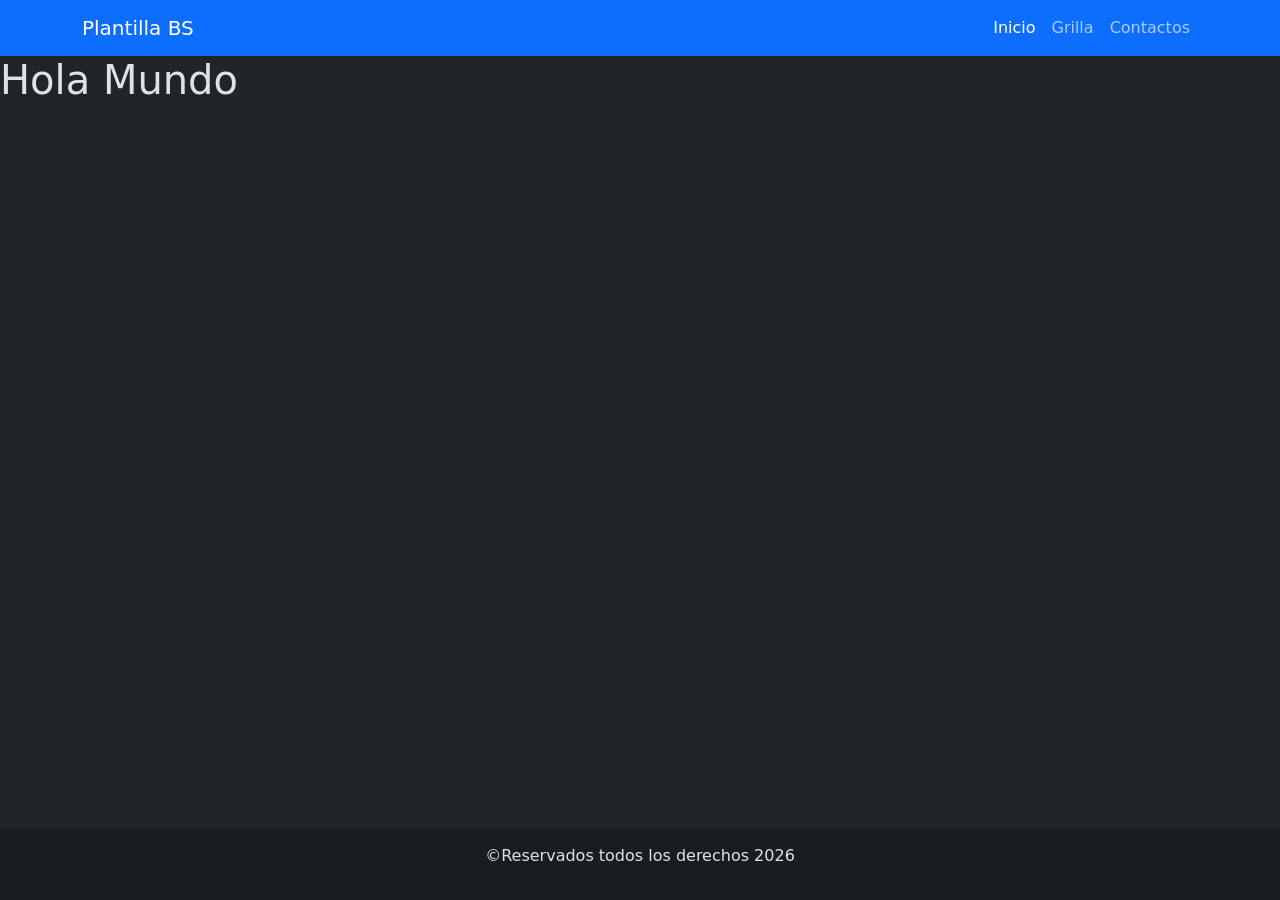
==== index.html @ f712289a "Añadimos el footer y agregamos el css del bodoy y main para que el footer baje solo" ====
<!doctype html>
<html lang="es" data-bs-theme="dark">
  <head>
    <meta charset="UTF-8" />
    <meta name="viewport" content="width=device-width, initial-scale=1.0" />
    <meta name="description" content="Practica de Git y Bootstrap" />
    <meta name="Lucas Cid" content="name email@gmail.com" />

    <link
      href="https://cdn.jsdelivr.net/npm/bootstrap@5.3.8/dist/css/bootstrap.min.css"
      rel="stylesheet"
      integrity="sha384-sRIl4kxILFvY47J16cr9ZwB07vP4J8+LH7qKQnuqkuIAvNWLzeN8tE5YBujZqJLB"
      crossorigin="anonymous"
    />
    <link rel="stylesheet" href="./css/style.css" />
    <title>Practica Bootstrap</title>
  </head>
  <body>
    <header>
      <nav class="navbar bg-primary navbar-expand-lg">
        <div class="container">
          <a href="./index.html" class="navbar-brand">Plantilla BS</a>
          <button
            class="navbar-toggler"
            data-bs-toggle="collapse"
            data-bs-target="#opciones-menu"
          >
            <span class="navbar-toggler-icon"></span>
          </button>
          <div class="collapse navbar-collapse" id="opciones-menu">
            <ul class="navbar-nav ms-auto">
              <li class="nav-item">
                <a class="nav-link active" href="./index.html">Inicio</a>
              </li>
              <li class="nav-item">
                <a class="nav-link" href="./pages/grilla.html">Grilla</a>
              </li>
              <li class="nav-item">
                <a class="nav-link" href="./pages/contactos.html">Contactos</a>
              </li>
            </ul>
          </div>
        </div>
      </nav>
    </header>
    <main>
      <h1>Hola Mundo</h1>
    </main>
    <footer class="text-center bg-dark-subtle py-3">
      <p>&copy;Reservados todos los derechos 2026</p>
    </footer>
    <!-- script para Java -->
    <script
      src="https://cdn.jsdelivr.net/npm/bootstrap@5.3.8/dist/js/bootstrap.bundle.min.js"
      integrity="sha384-FKyoEForCGlyvwx9Hj09JcYn3nv7wiPVlz7YYwJrWVcXK/BmnVDxM+D2scQbITxI"
      crossorigin="anonymous"
    ></script>
  </body>
</html>
---- css/style.css ----
body{
    display:flex;
    flex-direction: column;
    min-height: 100vh;
}
main{
    flex-grow: 1;
}
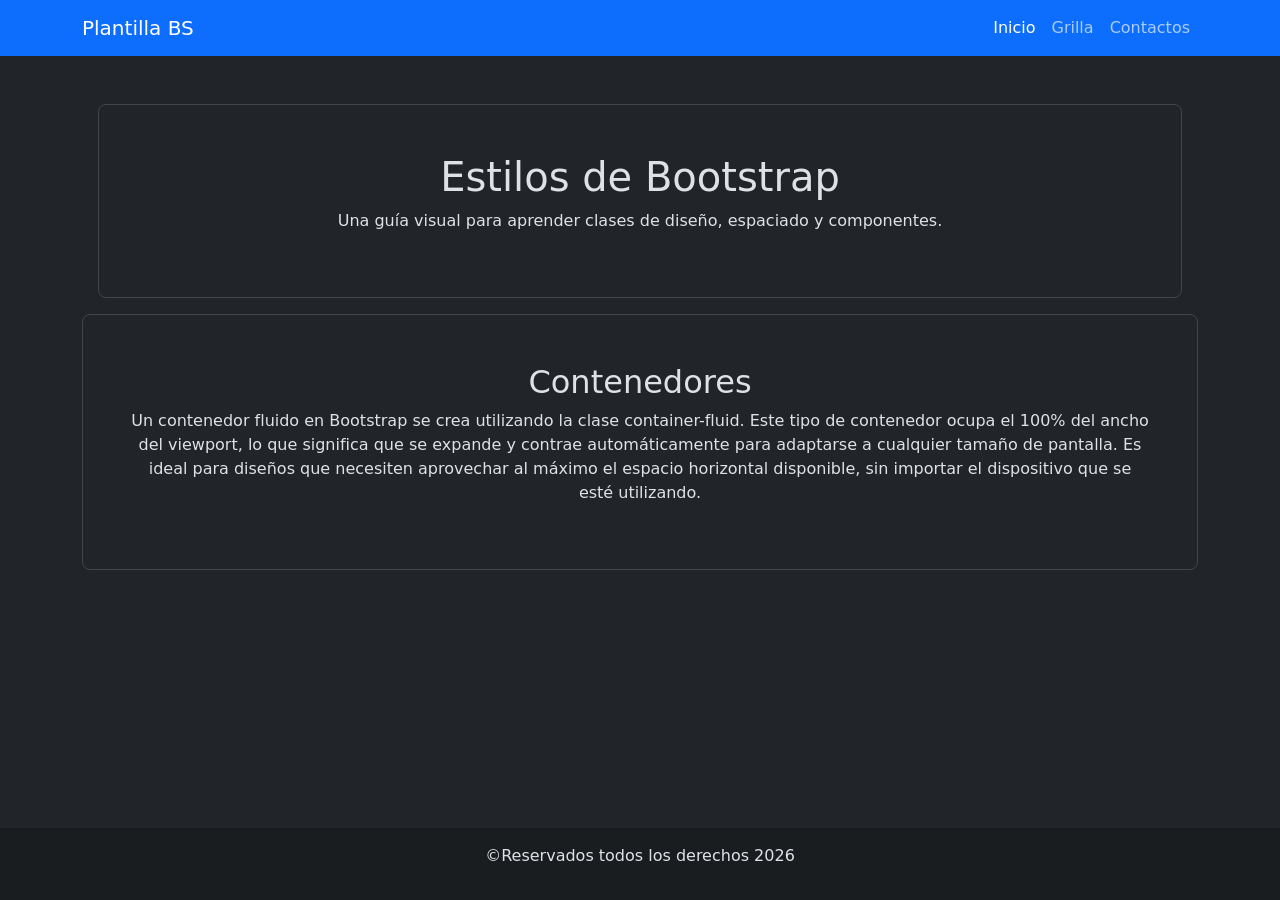
==== commit 52c34156: "Modifique la primer seccion del main de la page index, agregando 2 clases de  contenedores, uno cont" ====
--- a/index.html
+++ b/index.html
@@ -44,7 +44,18 @@
       </nav>
     </header>
     <main>
-      <h1>Hola Mundo</h1>
+      <!-- primera seccion -->
+      <section class="container my-5 d-block" >
+        <article class="border border-secondary-subtle rounded-3 p-5 m-3 text-center">
+          <h1>Estilos de Bootstrap</h1>
+          <p>
+            Una guía visual para aprender clases de diseño, espaciado y
+            componentes.
+          </p>
+        </article>
+        <article class="border border-secondary-subtle rounded-3 p-5 text-center"><h2>Contenedores</h2>
+        <p>Un contenedor fluido en Bootstrap se crea utilizando la clase container-fluid. Este tipo de contenedor ocupa el 100% del ancho del viewport, lo que significa que se expande y contrae automáticamente para adaptarse a cualquier tamaño de pantalla. Es ideal para diseños que necesiten aprovechar al máximo el espacio horizontal disponible, sin importar el dispositivo que se esté utilizando.</p></article>
+      </section>
     </main>
     <footer class="text-center bg-dark-subtle py-3">
       <p>&copy;Reservados todos los derechos 2026</p>
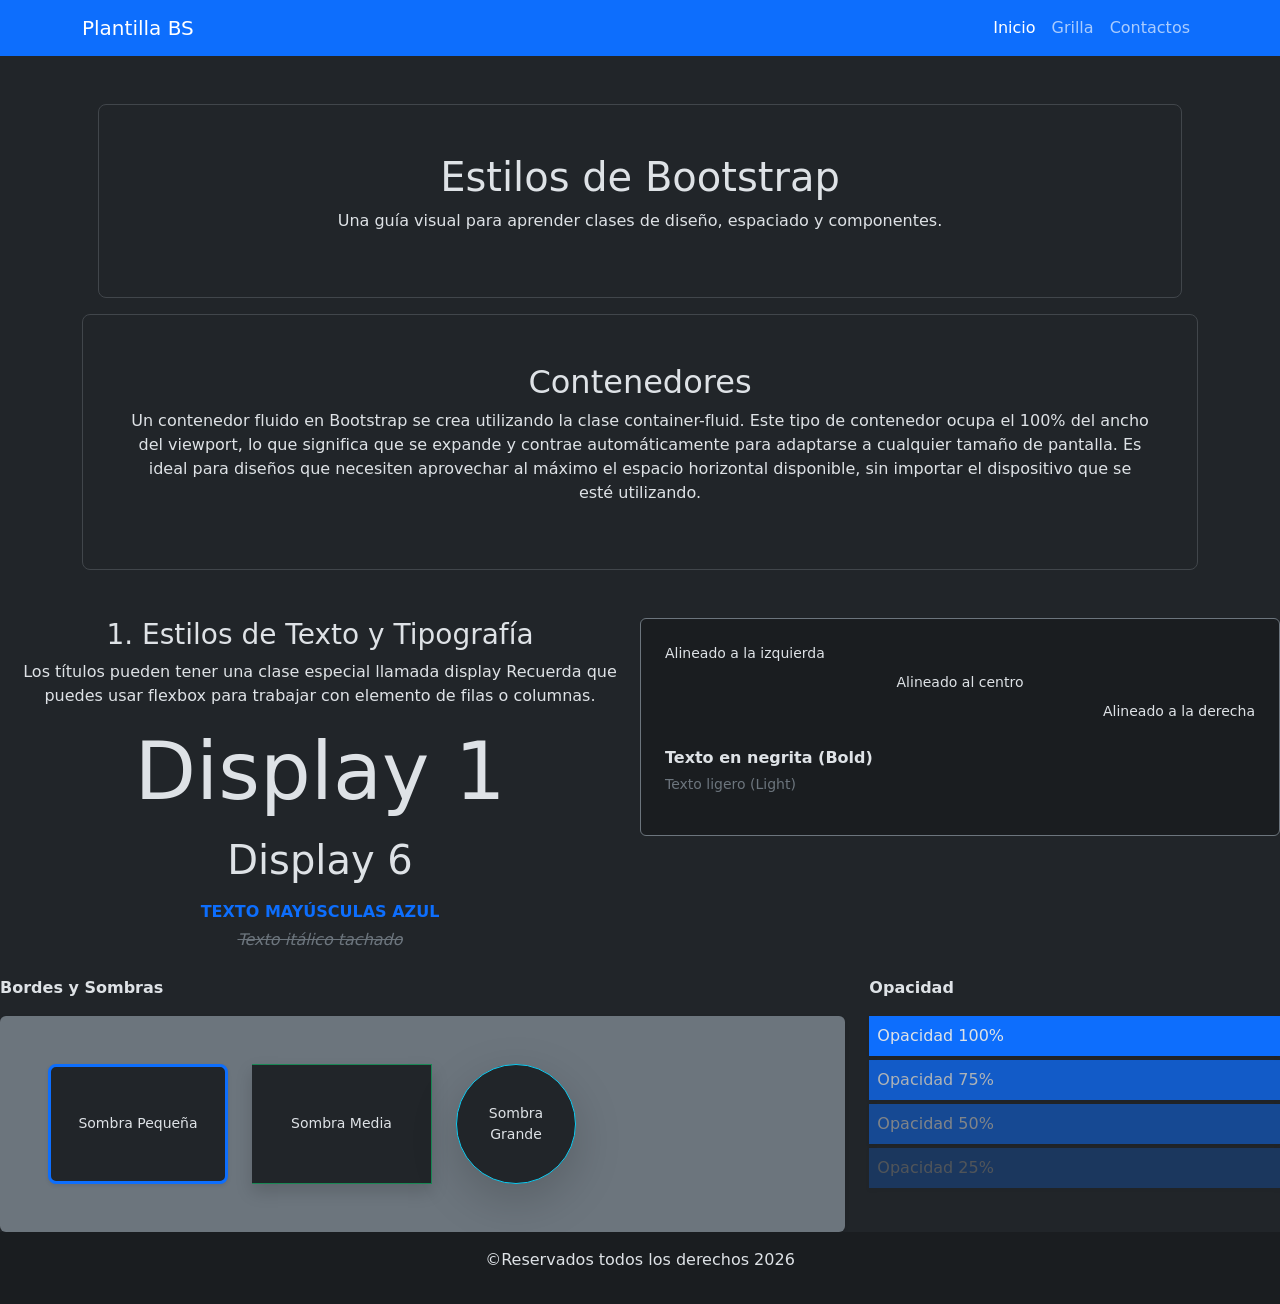
==== commit 7f1d308f: "Se agregaron las secciones de texto y de border y opacidad en bootstrap" ====
--- a/index.html
+++ b/index.html
@@ -44,17 +44,95 @@
       </nav>
     </header>
     <main>
-      <!-- primera seccion -->
-      <section class="container my-5 d-block" >
-        <article class="border border-secondary-subtle rounded-3 p-5 m-3 text-center">
+      <!-- primera seccion "contenedores" -->
+      <section class="container my-5 d-block">
+        <article
+          class="border border-secondary-subtle rounded-3 p-5 m-3 text-center"
+        >
           <h1>Estilos de Bootstrap</h1>
           <p>
             Una guía visual para aprender clases de diseño, espaciado y
             componentes.
           </p>
         </article>
-        <article class="border border-secondary-subtle rounded-3 p-5 text-center"><h2>Contenedores</h2>
-        <p>Un contenedor fluido en Bootstrap se crea utilizando la clase container-fluid. Este tipo de contenedor ocupa el 100% del ancho del viewport, lo que significa que se expande y contrae automáticamente para adaptarse a cualquier tamaño de pantalla. Es ideal para diseños que necesiten aprovechar al máximo el espacio horizontal disponible, sin importar el dispositivo que se esté utilizando.</p></article>
+        <article
+          class="border border-secondary-subtle rounded-3 p-5 text-center"
+        >
+          <h2>Contenedores</h2>
+          <p>
+            Un contenedor fluido en Bootstrap se crea utilizando la clase
+            container-fluid. Este tipo de contenedor ocupa el 100% del ancho del
+            viewport, lo que significa que se expande y contrae automáticamente
+            para adaptarse a cualquier tamaño de pantalla. Es ideal para diseños
+            que necesiten aprovechar al máximo el espacio horizontal disponible,
+            sin importar el dispositivo que se esté utilizando.
+          </p>
+        </article>
+      </section>
+      <!-- segunda seccion "Tipos de texto y columnas" -->
+      <section class="d-flex flex-column flex-md-row mb-2">
+        <article class="container text-center">
+          <h3>1. Estilos de Texto y Tipografía</h3>
+          <p>
+            Los títulos pueden tener una clase especial llamada display Recuerda
+            que puedes usar flexbox para trabajar con elemento de filas o
+            columnas.
+          </p>
+          <p class="display-1">Display 1</p>
+          <p class="display-6">Display 6</p>
+          <p class="text-primary fw-bold mb-1">TEXTO MAYÚSCULAS AZUL</p>
+          <p class="text-decoration-line-through fst-italic text-secondary">
+            Texto itálico tachado
+          </p>
+        </article>
+        <div class="col-md-6">
+          <div
+            class="p-4 bg-dark rounded border border-secondary bg-dark-subtle"
+          >
+            <p class="text-start mb-2 small">Alineado a la izquierda</p>
+            <p class="text-center mb-2 small">Alineado al centro</p>
+            <p class="text-end mb-4 small">Alineado a la derecha</p>
+            <p class="fw-bold mb-1">Texto en negrita (Bold)</p>
+            <p class="fw-light small text-secondary">Texto ligero (Light)</p>
+          </div>
+        </div>
+      </section>
+      <!-- 2. Utilidades de CSS (Bordes, Sombras y Espacios)-->
+
+      <section class="d-flex flex-column align-content-center ">
+      <div class="row g-4">
+        <!-- Columna Bordes y Sombras -->
+        <div class="col-md-8">
+            <p class="fw-bold">Bordes y Sombras</p>
+           <div class="p-5 bg-secondary d-flex align-items-center justify-content-start gap-4 rounded shadow-sm">
+    <!-- 1. Sombra Pequeña: Borde grueso y redondeado -->
+    <div class="bg-dark border border-primary border-3 p-4 shadow-sm text-center rounded-3 d-flex align-items-center justify-content-center" style="width: 180px; height: 120px;">
+        <small>Sombra Pequeña</small>
+    </div>
+
+    <!-- 2. Sombra Media: Sin borde izquierdo (border-start-0) -->
+    <div class="bg-dark border border-success border-top border-end border-bottom border-start-0 p-4 shadow text-center d-flex align-items-center justify-content-center" style="width: 180px; height: 120px;">
+        <small>Sombra Media</small>
+    </div>
+
+    <!-- 3. Sombra Grande: Círculo perfecto -->
+    <div class="bg-dark border border-info p-4 shadow-lg rounded-circle text-center d-flex align-items-center justify-content-center" style="width: 120px; height: 120px;">
+        <small>Sombra Grande</small>
+    </div>
+</div>
+        </div>
+
+        <!-- Columna Opacidad -->
+        <div class="col-md-4">
+            <p class="fw-bold">Opacidad</p>
+            <div class="vstack gap-1">
+                <div class="bg-primary p-2 opacity-100 shadow-sm">Opacidad 100%</div>
+                <div class="bg-primary p-2 opacity-75 shadow-sm">Opacidad 75%</div>
+                <div class="bg-primary p-2 opacity-50 shadow-sm">Opacidad 50%</div>
+                <div class="bg-primary p-2 opacity-25 shadow-sm">Opacidad 25%</div>
+            </div>
+        </div>
+    </div>
       </section>
     </main>
     <footer class="text-center bg-dark-subtle py-3">
--- a/css/style.css
+++ b/css/style.css
@@ -5,4 +5,10 @@
 }
 main{
     flex-grow: 1;
+}
+.caja-sp{
+width: 200px;
+height: 300px;
+background-color: black;
+
 }
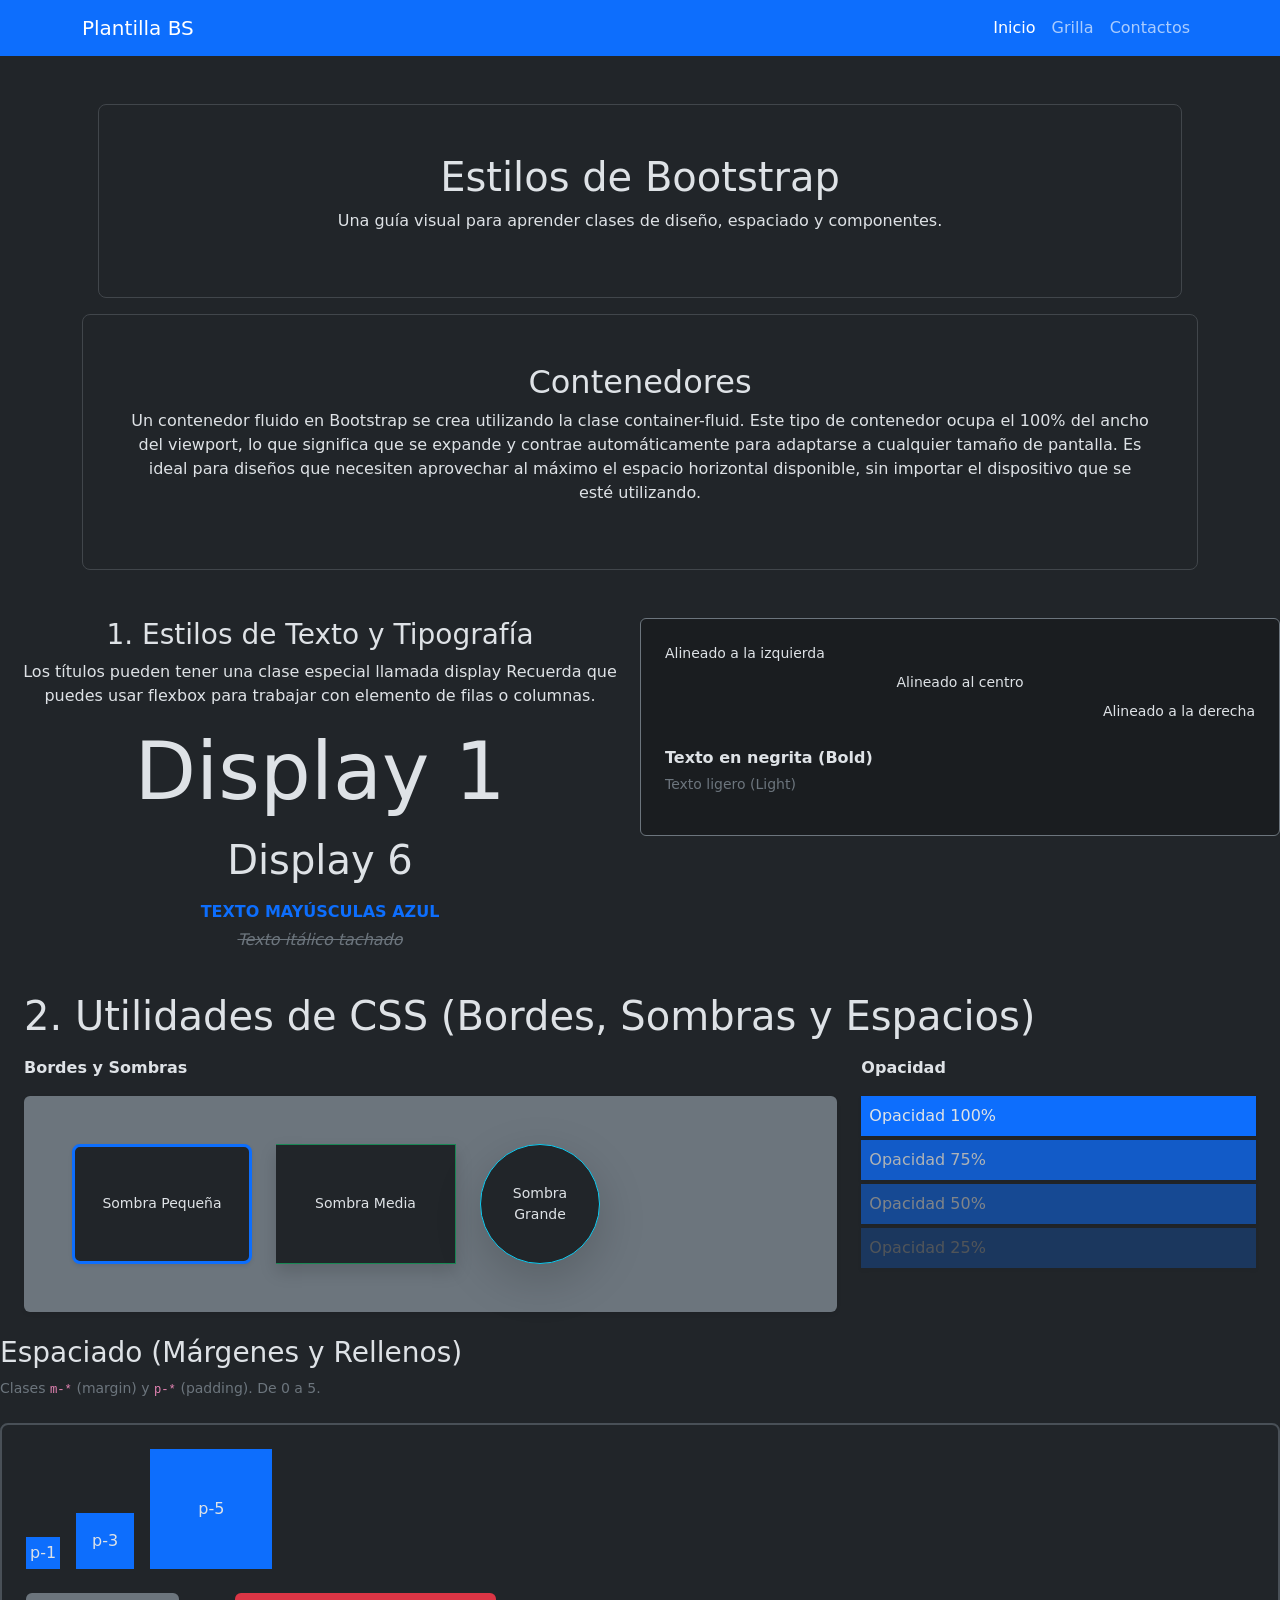
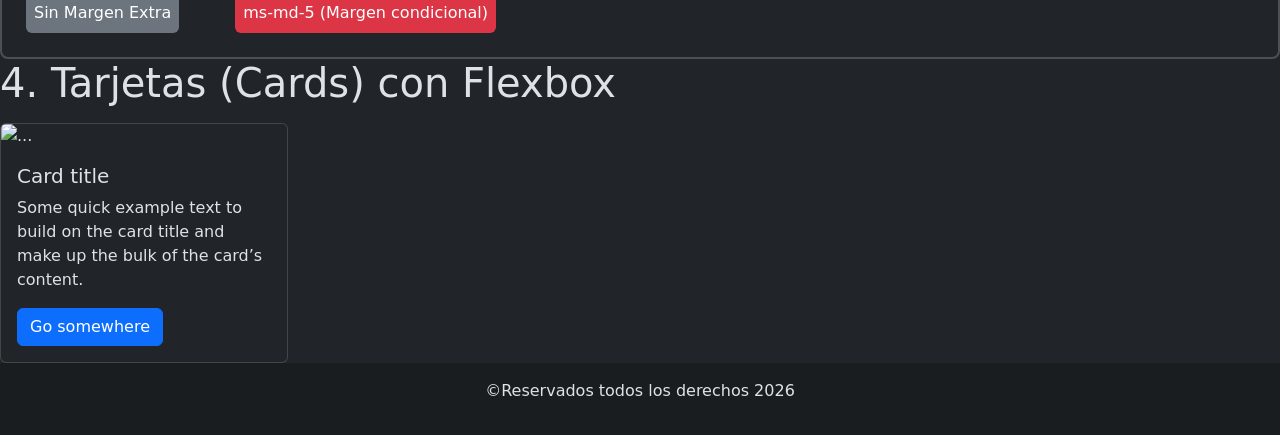
==== commit 50fb0367: "agregue la seccion de margin y padding-inner" ====
--- a/index.html
+++ b/index.html
@@ -99,40 +99,108 @@
       </section>
       <!-- 2. Utilidades de CSS (Bordes, Sombras y Espacios)-->
 
-      <section class="d-flex flex-column align-content-center ">
-      <div class="row g-4">
-        <!-- Columna Bordes y Sombras -->
-        <div class="col-md-8">
+      <section class="d-flex flex-column align-content-center m-4">
+        <p class="display-6">
+          2. Utilidades de CSS (Bordes, Sombras y Espacios)
+        </p>
+        <div class="row g-4">
+          <!-- Columna Bordes y Sombras -->
+          <div class="col-md-8">
             <p class="fw-bold">Bordes y Sombras</p>
-           <div class="p-5 bg-secondary d-flex align-items-center justify-content-start gap-4 rounded shadow-sm">
-    <!-- 1. Sombra Pequeña: Borde grueso y redondeado -->
-    <div class="bg-dark border border-primary border-3 p-4 shadow-sm text-center rounded-3 d-flex align-items-center justify-content-center" style="width: 180px; height: 120px;">
-        <small>Sombra Pequeña</small>
-    </div>
-
-    <!-- 2. Sombra Media: Sin borde izquierdo (border-start-0) -->
-    <div class="bg-dark border border-success border-top border-end border-bottom border-start-0 p-4 shadow text-center d-flex align-items-center justify-content-center" style="width: 180px; height: 120px;">
-        <small>Sombra Media</small>
-    </div>
-
-    <!-- 3. Sombra Grande: Círculo perfecto -->
-    <div class="bg-dark border border-info p-4 shadow-lg rounded-circle text-center d-flex align-items-center justify-content-center" style="width: 120px; height: 120px;">
-        <small>Sombra Grande</small>
-    </div>
-</div>
-        </div>
-
-        <!-- Columna Opacidad -->
-        <div class="col-md-4">
+            <div
+              class="p-5 bg-secondary d-flex align-items-center justify-content-start gap-4 rounded shadow-sm"
+            >
+              <!-- 1. Sombra Pequeña: Borde grueso y redondeado -->
+              <div
+                class="bg-dark border border-primary border-3 p-4 shadow-sm text-center rounded-3 d-flex align-items-center justify-content-center"
+                style="width: 180px; height: 120px"
+              >
+                <small>Sombra Pequeña</small>
+              </div>
+
+              <!-- 2. Sombra Media: Sin borde izquierdo (border-start-0) -->
+              <div
+                class="bg-dark border border-success border-top border-end border-bottom border-start-0 p-4 shadow text-center d-flex align-items-center justify-content-center"
+                style="width: 180px; height: 120px"
+              >
+                <small>Sombra Media</small>
+              </div>
+
+              <!-- 3. Sombra Grande: Círculo perfecto -->
+              <div
+                class="bg-dark border border-info p-4 shadow-lg rounded-circle text-center d-flex align-items-center justify-content-center"
+                style="width: 120px; height: 120px"
+              >
+                <small>Sombra Grande</small>
+              </div>
+            </div>
+          </div>
+
+          <!-- Columna con Opacidad -->
+          <div class="col-md-4">
             <p class="fw-bold">Opacidad</p>
             <div class="vstack gap-1">
-                <div class="bg-primary p-2 opacity-100 shadow-sm">Opacidad 100%</div>
-                <div class="bg-primary p-2 opacity-75 shadow-sm">Opacidad 75%</div>
-                <div class="bg-primary p-2 opacity-50 shadow-sm">Opacidad 50%</div>
-                <div class="bg-primary p-2 opacity-25 shadow-sm">Opacidad 25%</div>
-            </div>
-        </div>
-    </div>
+              <div class="bg-primary p-2 opacity-100 shadow-sm">
+                Opacidad 100%
+              </div>
+              <div class="bg-primary p-2 opacity-75 shadow-sm">
+                Opacidad 75%
+              </div>
+              <div class="bg-primary p-2 opacity-50 shadow-sm">
+                Opacidad 50%
+              </div>
+              <div class="bg-primary p-2 opacity-25 shadow-sm">
+                Opacidad 25%
+              </div>
+            </div>
+          </div>
+        </div>
+      </section>
+
+      <!-- seccion padding y margin-->
+      <section class="d-flex flex-column">
+        <div class="container border-1 rounded-1"></div>
+        <h3>Espaciado (Márgenes y Rellenos)</h3>
+        <p class="small text-secondary mb-4">
+          Clases <code>m-*</code> (margin) y <code>p-*</code> (padding). De 0 a
+          5.
+        </p>
+        <div class="border-2 border rounded-3 p-4">
+          <!-- Ejemplo de padding -->
+          <div class="d-flex align-items-end gap-3 mb-4">
+            <div class="bg-primary">
+              <div class="spacing-inner p-1">p-1</div>
+            </div>
+            <div class="bg-primary">
+              <div class="spacing-inner p-3">p-3</div>
+            </div>
+            <div class="bg-primary">
+              <div class="spacing-inner p-5">p-5</div>
+            </div>
+          </div>
+
+          <!-- con y sin margen-->
+          <div class="d-flex flex-wrap gap-2">
+            <div class="bg-secondary p-2 text-white rounded">
+              Sin Margen Extra
+            </div>
+            <div class="bg-danger p-2 text-white rounded ms-md-5">
+              ms-md-5 (Margen condicional)
+            </div>
+          </div>
+        </div>
+      </section>
+      <section class="d-flex flex-column">
+        <p class="display-6">4. Tarjetas (Cards) con Flexbox</p>
+       <div class="card" style="width: 18rem;">
+  <img src="..." class="card-img-top" alt="...">
+  <div class="card-body">
+    <h5 class="card-title">Card title</h5>
+    <p class="card-text">Some quick example text to build on the card title and make up the bulk of the card’s content.</p>
+    <a href="#" class="btn btn-primary">Go somewhere</a>
+  </div>
+</div>
+
       </section>
     </main>
     <footer class="text-center bg-dark-subtle py-3">
--- a/css/style.css
+++ b/css/style.css
@@ -6,9 +6,3 @@
 main{
     flex-grow: 1;
 }
-.caja-sp{
-width: 200px;
-height: 300px;
-background-color: black;
-
-}
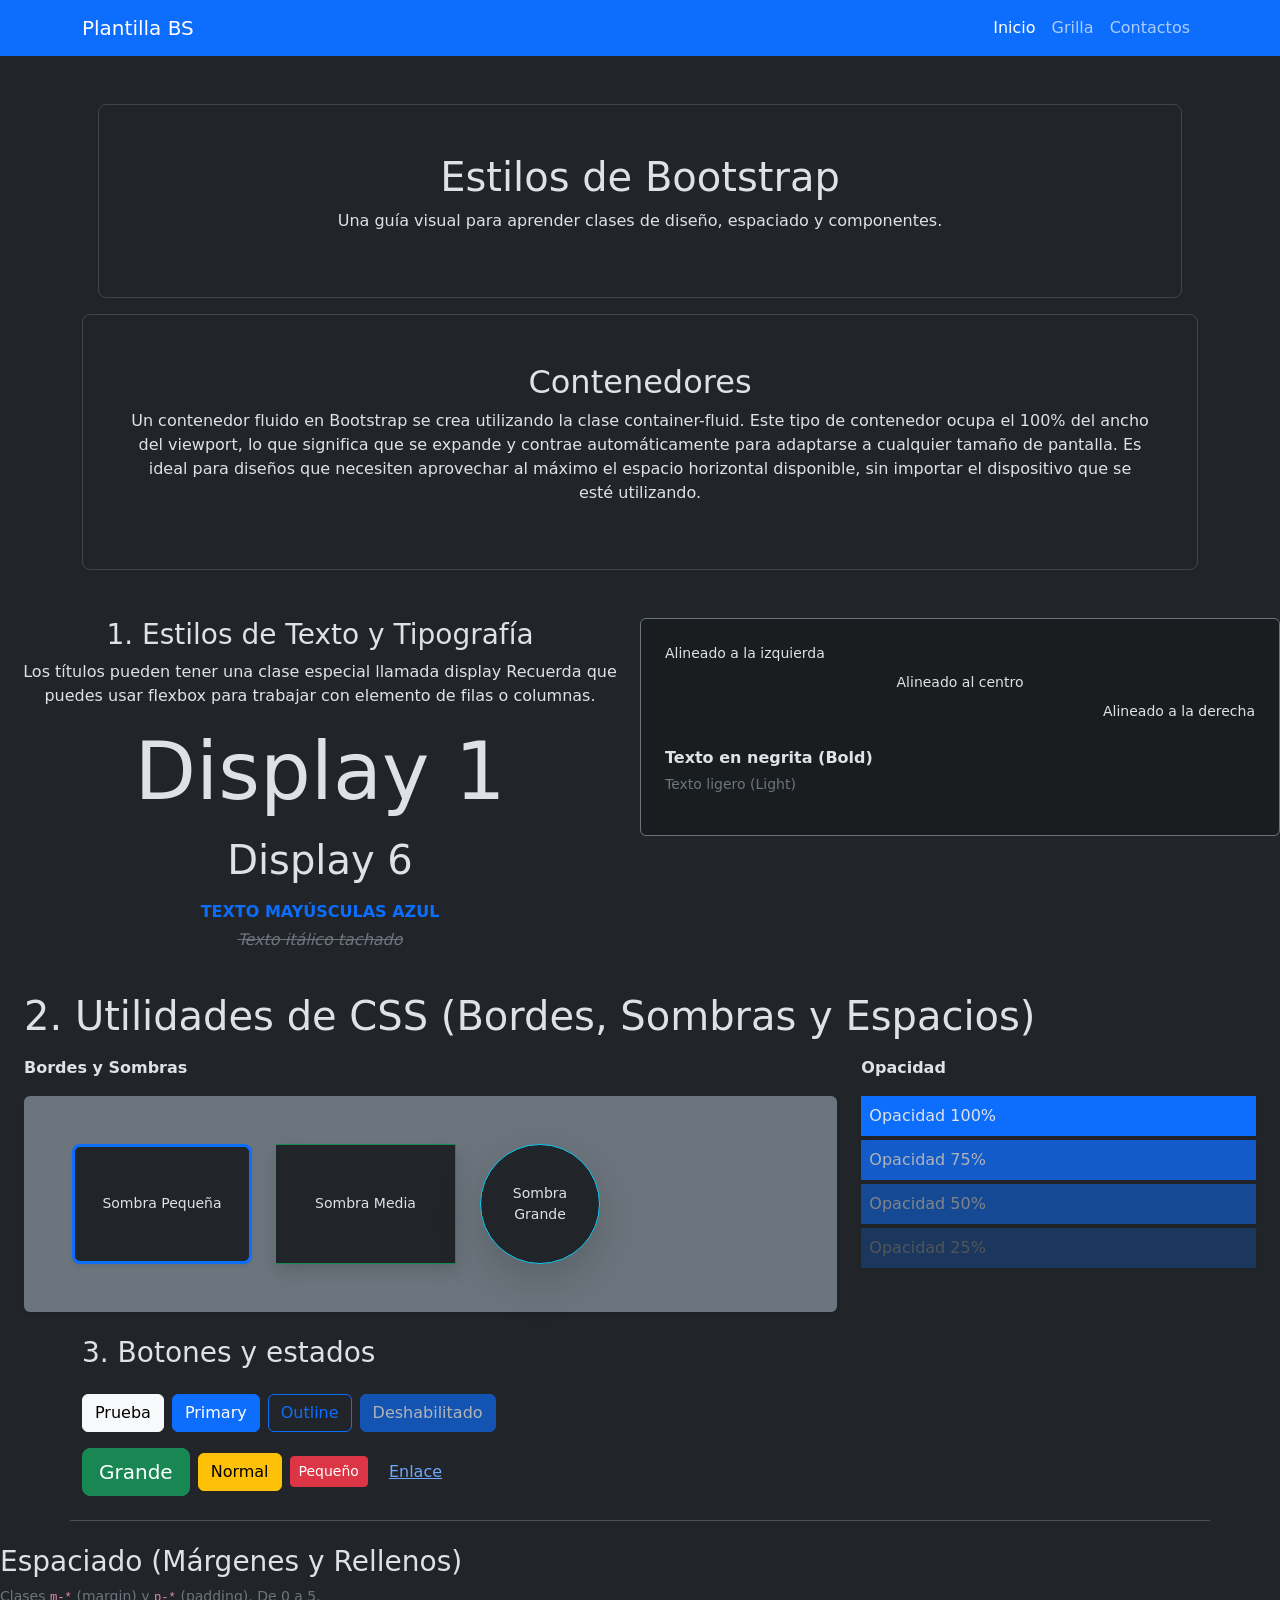
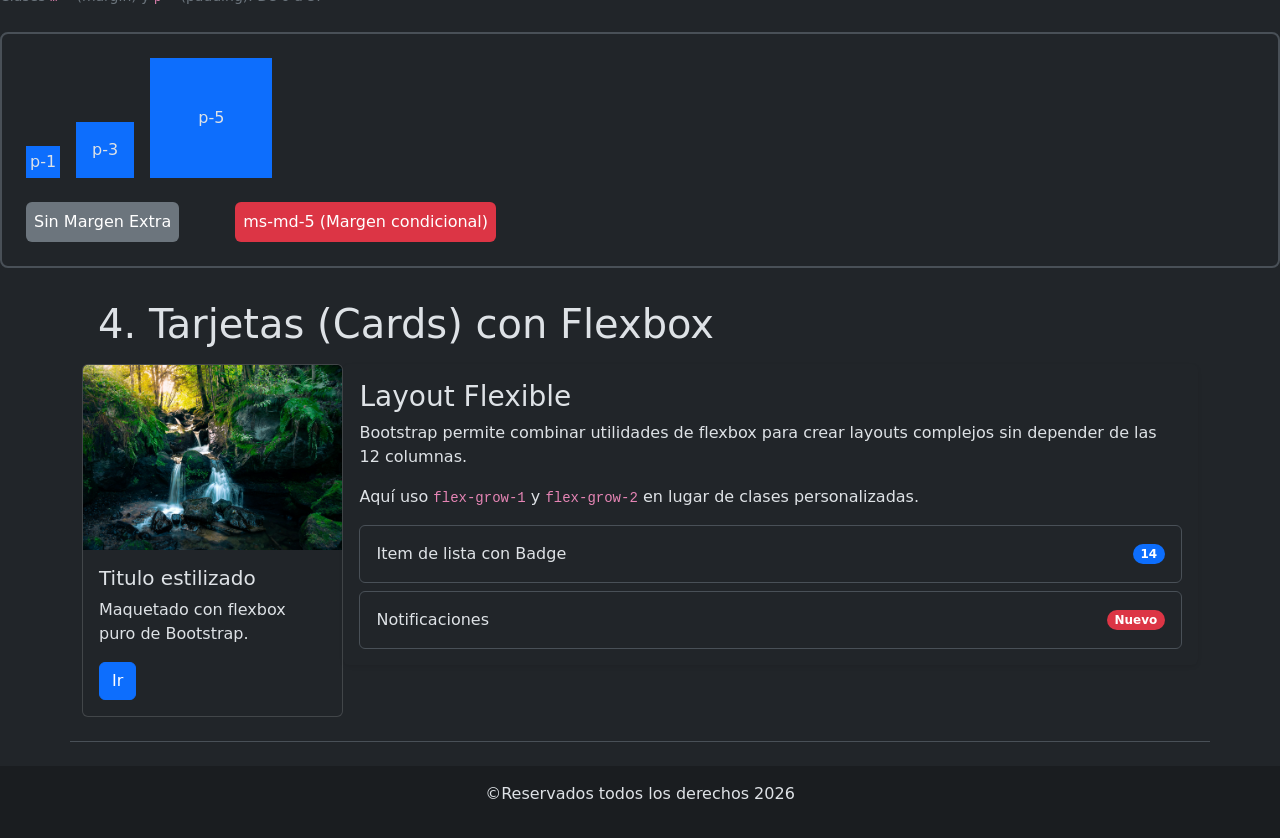
==== commit f0527549: "añadi la seccion de cards y vstack para contenedores flexibles" ====
--- a/index.html
+++ b/index.html
@@ -156,7 +156,24 @@
           </div>
         </div>
       </section>
-
+<!-- seccion botones bootstrap -->
+ <article id="buttons" class="container my-4 border-bottom pb-4">
+        <h3 class="mb-4">3. Botones y estados</h3>
+
+        <div class="d-flex flex-wrap gap-2 mb-3">
+          <button class="btn btn-light">Prueba</button>
+          <button class="btn btn-primary">Primary</button>
+          <button class="btn btn-outline-primary">Outline</button>
+          <button class="btn btn-primary disabled">Deshabilitado</button>
+        </div>
+
+        <div class="d-flex flex-wrap align-items-center gap-2">
+          <button class="btn btn-success btn-lg">Grande</button>
+          <button class="btn btn-warning">Normal</button>
+          <button class="btn btn-danger btn-sm">Pequeño</button>
+          <button class="btn btn-link">Enlace</button>
+        </div>
+      </article>
       <!-- seccion padding y margin-->
       <section class="d-flex flex-column">
         <div class="container border-1 rounded-1"></div>
@@ -190,17 +207,47 @@
           </div>
         </div>
       </section>
-      <section class="d-flex flex-column">
-        <p class="display-6">4. Tarjetas (Cards) con Flexbox</p>
-       <div class="card" style="width: 18rem;">
-  <img src="..." class="card-img-top" alt="...">
+      <section class="container my-4 border-bottom pb-4">
+        <h3 class="display-6 p-2 m-2">4. Tarjetas (Cards) con Flexbox</h3>
+        <div class="d-flex flex-column flex-md-row">
+         
+          <div class="card" style="width: 18rem;"> 
+            
+  <img src="./img/pexels-klaus-machtel-2147699903-29716083.jpg" class="card-img-top" alt="imagen de paisaje de cascadas" loading="lazy">
   <div class="card-body">
-    <h5 class="card-title">Card title</h5>
-    <p class="card-text">Some quick example text to build on the card title and make up the bulk of the card’s content.</p>
-    <a href="#" class="btn btn-primary">Go somewhere</a>
+    <h5 class="card-title">Titulo estilizado</h5>
+    <p class="card-text">Maquetado con flexbox puro de Bootstrap.
+</p>
+    <a href="#" class="btn btn-primary">Ir</a>
   </div>
 </div>
-
+<div class="card flex-grow-2 h-100 border-0 shadow-sm">
+            <div class="card-body">
+              <h3>Layout Flexible</h3>
+              <p>
+                Bootstrap permite combinar utilidades de flexbox para crear
+                layouts complejos sin depender de las 12 columnas.
+              </p>
+              <p>
+                Aquí uso <code>flex-grow-1</code> y <code>flex-grow-2</code> en
+                lugar de clases personalizadas.
+              </p>
+
+              <div class="vstack gap-2">
+                <div class="p-3 border d-flex justify-content-between align-items-center rounded">
+                  Item de lista con Badge
+                  <span class="badge bg-primary rounded-pill">14</span>
+                </div>
+                <div class="p-3 border d-flex justify-content-between align-items-center rounded">
+                  Notificaciones
+                  <span class="badge bg-danger rounded-pill">Nuevo</span>
+                </div>
+              </div>
+            </div>
+          </div>
+
+        </div>
+       
       </section>
     </main>
     <footer class="text-center bg-dark-subtle py-3">
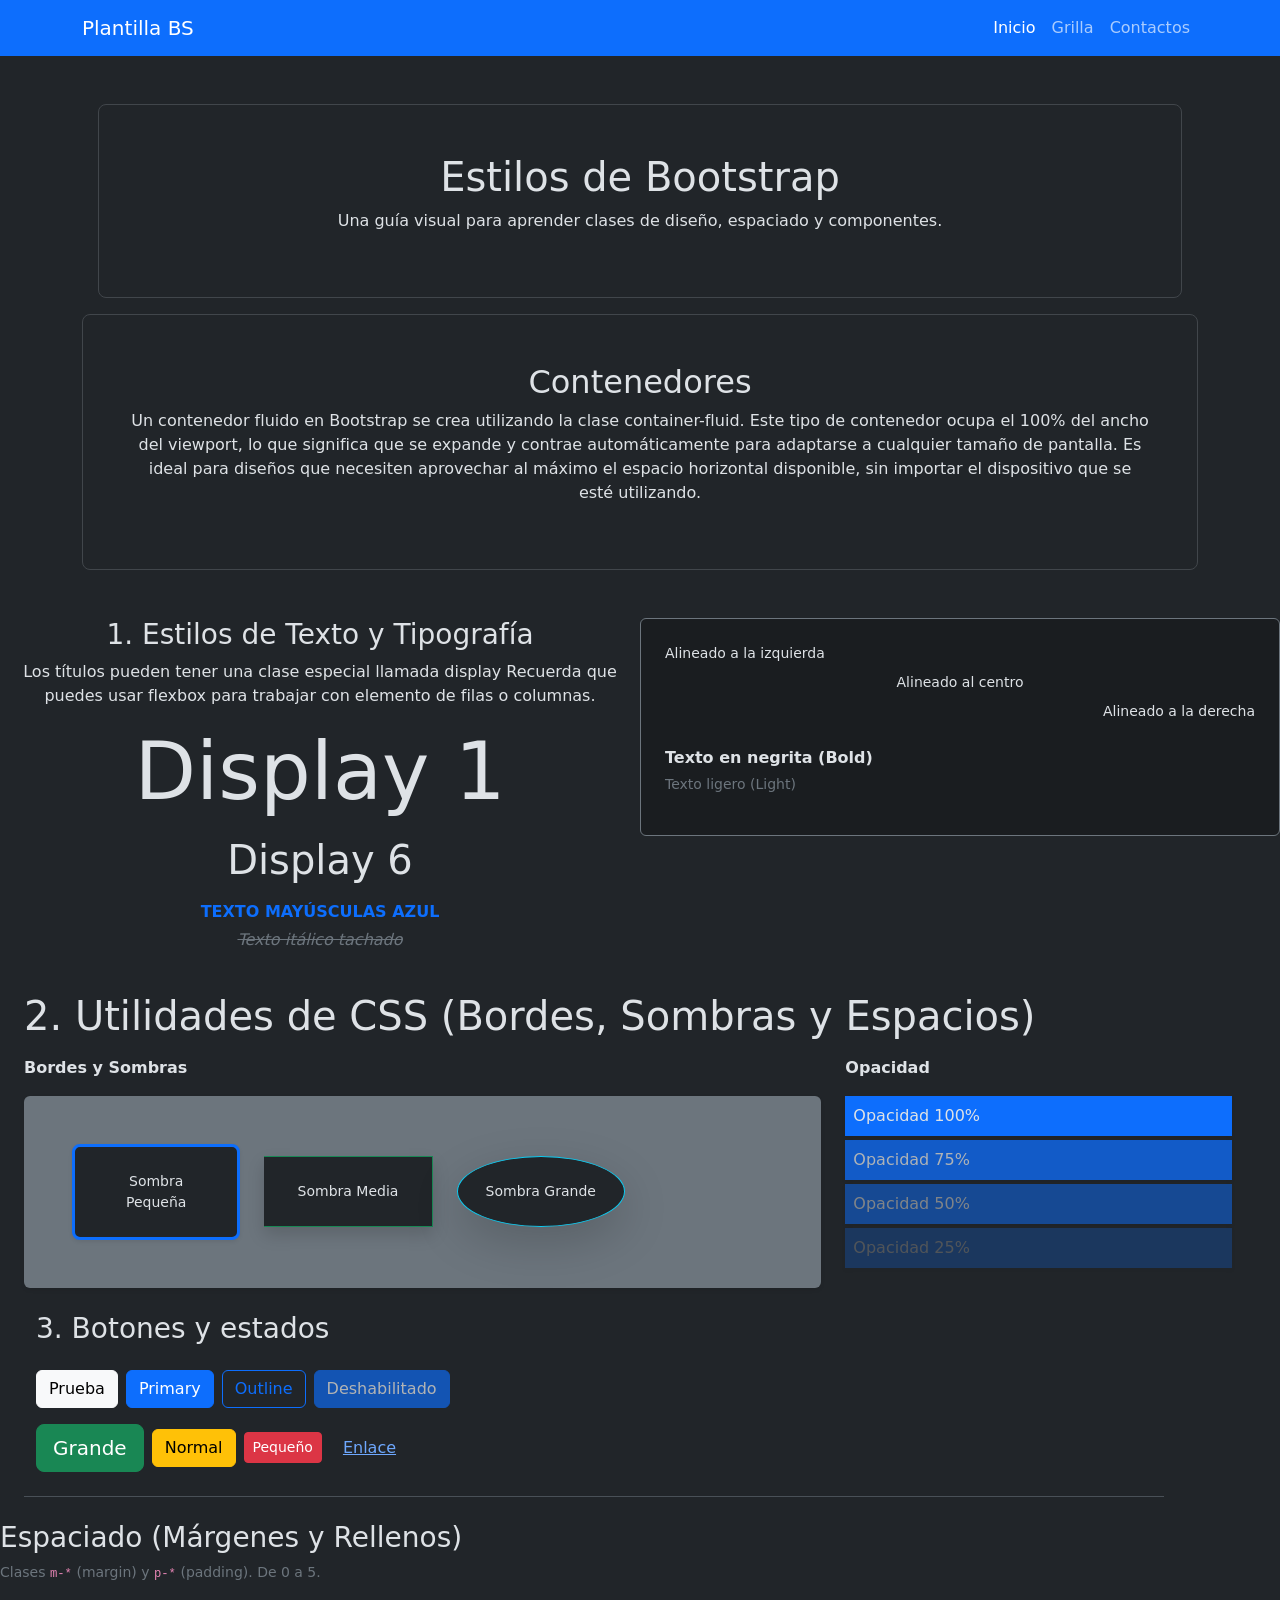
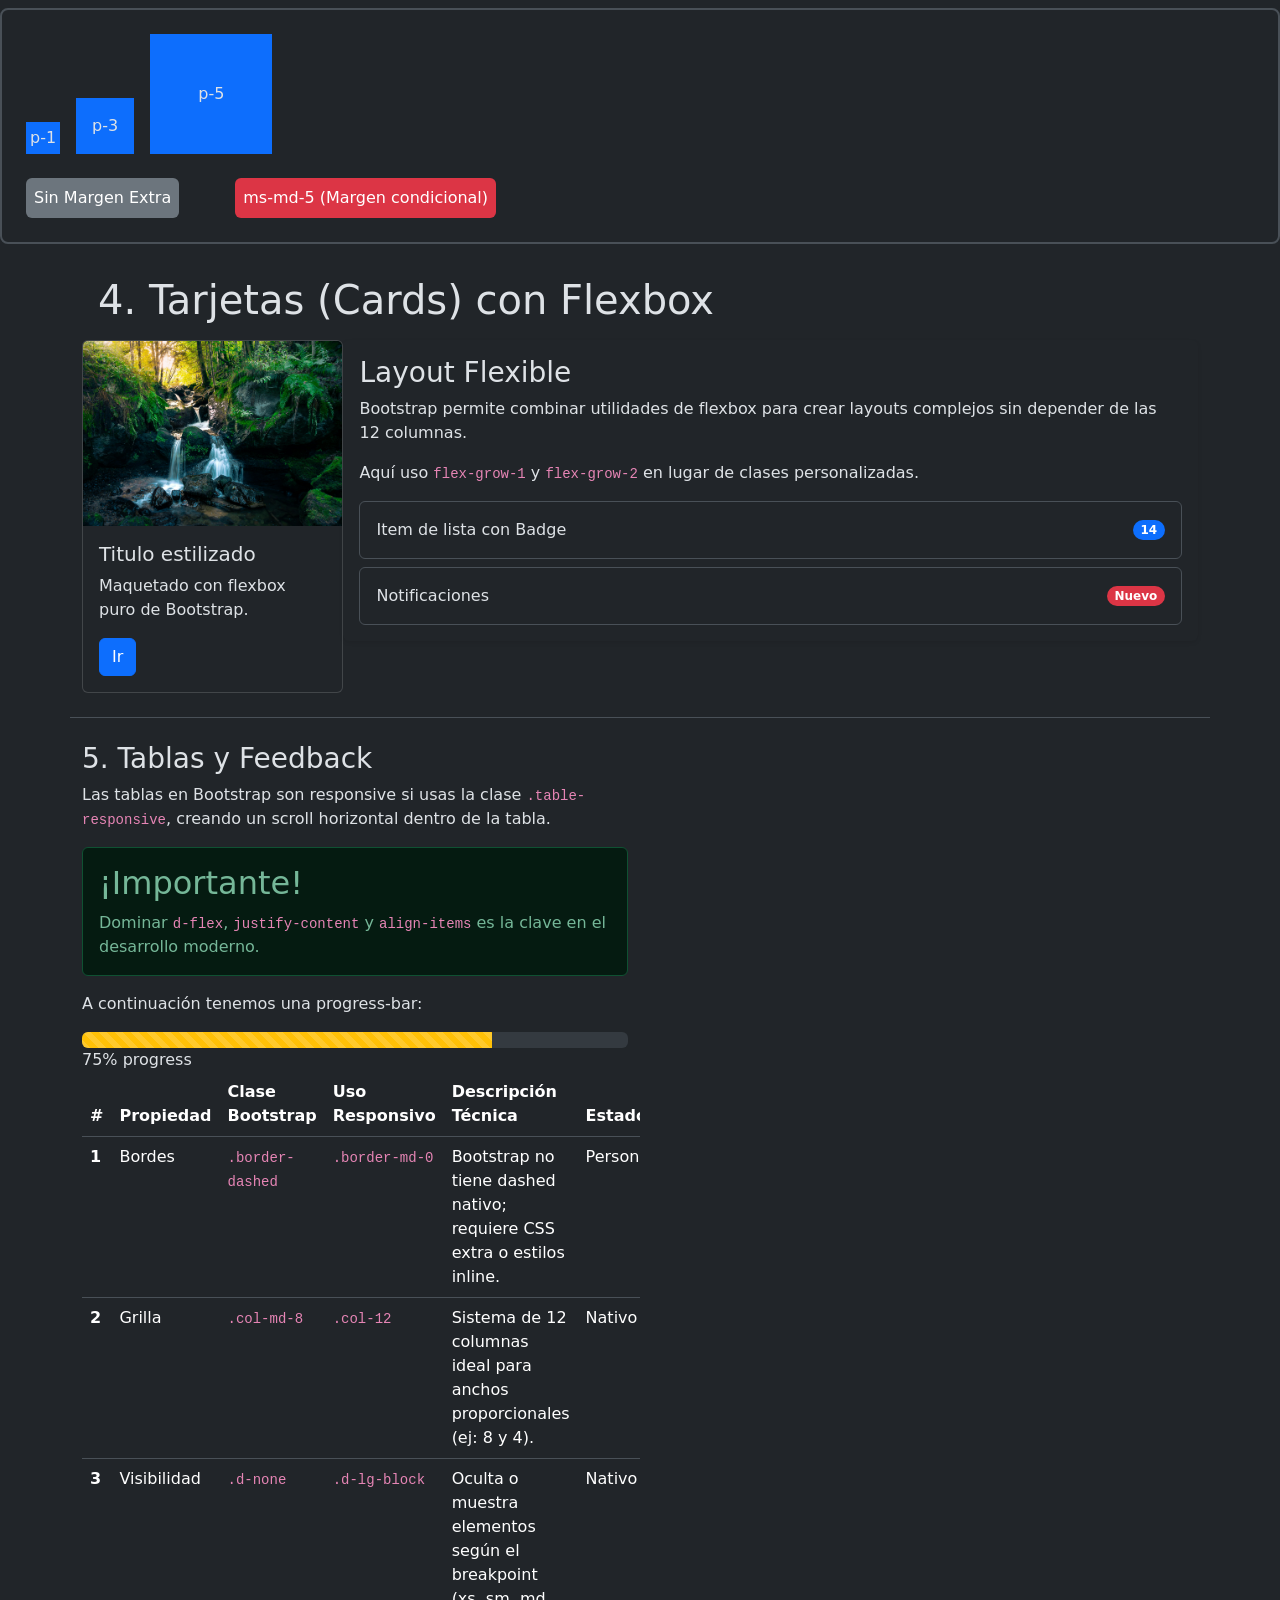
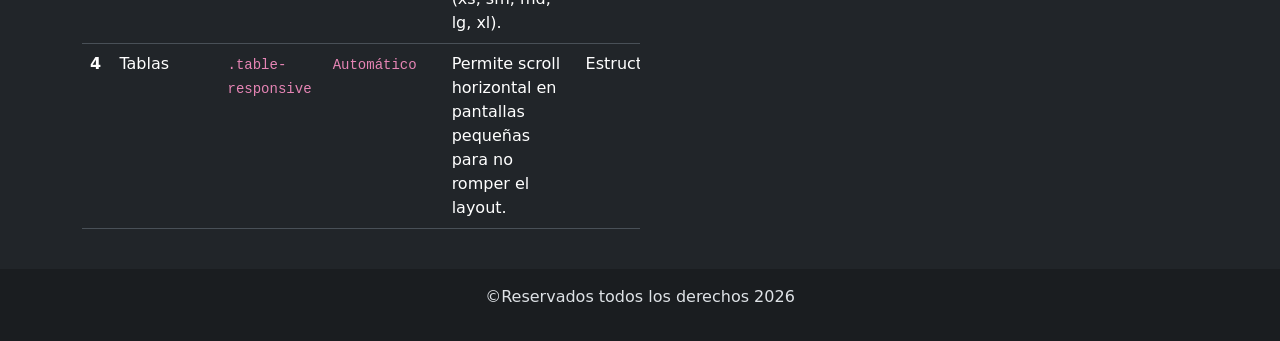
==== commit ee9ace6f: "agregue la seccion de tabla, alert y progress-bar" ====
--- a/index.html
+++ b/index.html
@@ -70,7 +70,7 @@
         </article>
       </section>
       <!-- segunda seccion "Tipos de texto y columnas" -->
-      <section class="d-flex flex-column flex-md-row mb-2">
+      <section class="d-flex flex-column flex-md-row mb-3">
         <article class="container text-center">
           <h3>1. Estilos de Texto y Tipografía</h3>
           <p>
@@ -98,12 +98,11 @@
         </div>
       </section>
       <!-- 2. Utilidades de CSS (Bordes, Sombras y Espacios)-->
-
       <section class="d-flex flex-column align-content-center m-4">
         <p class="display-6">
           2. Utilidades de CSS (Bordes, Sombras y Espacios)
         </p>
-        <div class="row g-4">
+        <div class="row g-4 w-100">
           <!-- Columna Bordes y Sombras -->
           <div class="col-md-8">
             <p class="fw-bold">Bordes y Sombras</p>
@@ -113,7 +112,7 @@
               <!-- 1. Sombra Pequeña: Borde grueso y redondeado -->
               <div
                 class="bg-dark border border-primary border-3 p-4 shadow-sm text-center rounded-3 d-flex align-items-center justify-content-center"
-                style="width: 180px; height: 120px"
+                style="width: 24%; height: 22%"
               >
                 <small>Sombra Pequeña</small>
               </div>
@@ -121,7 +120,7 @@
               <!-- 2. Sombra Media: Sin borde izquierdo (border-start-0) -->
               <div
                 class="bg-dark border border-success border-top border-end border-bottom border-start-0 p-4 shadow text-center d-flex align-items-center justify-content-center"
-                style="width: 180px; height: 120px"
+                style="width: 24%; height: 24%"
               >
                 <small>Sombra Media</small>
               </div>
@@ -129,7 +128,7 @@
               <!-- 3. Sombra Grande: Círculo perfecto -->
               <div
                 class="bg-dark border border-info p-4 shadow-lg rounded-circle text-center d-flex align-items-center justify-content-center"
-                style="width: 120px; height: 120px"
+                style="width: 24%; height: 24%"
               >
                 <small>Sombra Grande</small>
               </div>
@@ -157,7 +156,7 @@
         </div>
       </section>
 <!-- seccion botones bootstrap -->
- <article id="buttons" class="container my-4 border-bottom pb-4">
+ <article class="container m-4 border-bottom pb-4">
         <h3 class="mb-4">3. Botones y estados</h3>
 
         <div class="d-flex flex-wrap gap-2 mb-3">
@@ -249,6 +248,97 @@
         </div>
        
       </section>
+
+    <!-- seccion de tablas, alerts y progress  -->
+     <article class="container my-4">
+        <h3>5. Tablas y Feedback</h3>
+        <div class="row g-4">
+          <!-- Columna izquierda: feedback + progress -->
+          <div class="col-md-6">
+            <p>
+              Las tablas en Bootstrap son responsive si usas la clase
+              <code>.table-responsive</code>, creando un scroll horizontal
+              dentro de la tabla.
+            </p>
+            <div class="alert alert-success" role="alert">
+              <h2>¡Importante!</h2>
+              Dominar <code>d-flex</code>, <code>justify-content</code> y
+              <code>align-items</code> es la clave en el desarrollo moderno.
+            </div>
+            <p>A continuación tenemos una progress-bar:</p>
+           <div class="progress" role="progressbar" aria-label="Warning striped example" aria-valuenow="75" aria-valuemin="0" aria-valuemax="100">
+  <div class="progress-bar progress-bar-striped bg-warning" style="width: 75%"></div>
+</div>
+                75% progress
+              </div>
+            </div>
+          </div>
+
+          <!-- Columna derecha: tabla -->
+          <div class="col-md-6">
+            <div class="table-responsive">
+              <table class="table">
+                <thead>
+                  <tr>
+                    <th>#</th>
+                    <th>Propiedad</th>
+                    <th>Clase Bootstrap</th>
+                    <th>Uso Responsivo</th>
+                    <th>Descripción Técnica</th>
+                    <th>Estado</th>
+                  </tr>
+                </thead>
+                <tbody>
+                  <tr>
+                    <th scope="row">1</th>
+                    <td>Bordes</td>
+                    <td><code>.border-dashed</code></td>
+                    <td><code>.border-md-0</code></td>
+                    <td>
+                      Bootstrap no tiene dashed nativo; requiere CSS extra o
+                      estilos inline.
+                    </td>
+                    <td>Personalizado</td>
+                  </tr>
+                  <tr>
+                    <th scope="row">2</th>
+                    <td>Grilla</td>
+                    <td><code>.col-md-8</code></td>
+                    <td><code>.col-12</code></td>
+                    <td>
+                      Sistema de 12 columnas ideal para anchos proporcionales
+                      (ej: 8 y 4).
+                    </td>
+                    <td>Nativo</td>
+                  </tr>
+                  <tr>
+                    <th scope="row">3</th>
+                    <td>Visibilidad</td>
+                    <td><code>.d-none</code></td>
+                    <td><code>.d-lg-block</code></td>
+                    <td>
+                      Oculta o muestra elementos según el breakpoint (xs, sm,
+                      md, lg, xl).
+                    </td>
+                    <td>Nativo</td>
+                  </tr>
+                  <tr>
+                    <th scope="row">4</th>
+                    <td>Tablas</td>
+                    <td><code>.table-responsive</code></td>
+                    <td><code>Automático</code></td>
+                    <td>
+                      Permite scroll horizontal en pantallas pequeñas para no
+                      romper el layout.
+                    </td>
+                    <td>Estructural</td>
+                  </tr>
+                </tbody>
+              </table>
+            </div>
+          </div>
+        </div>
+      </article>
     </main>
     <footer class="text-center bg-dark-subtle py-3">
       <p>&copy;Reservados todos los derechos 2026</p>
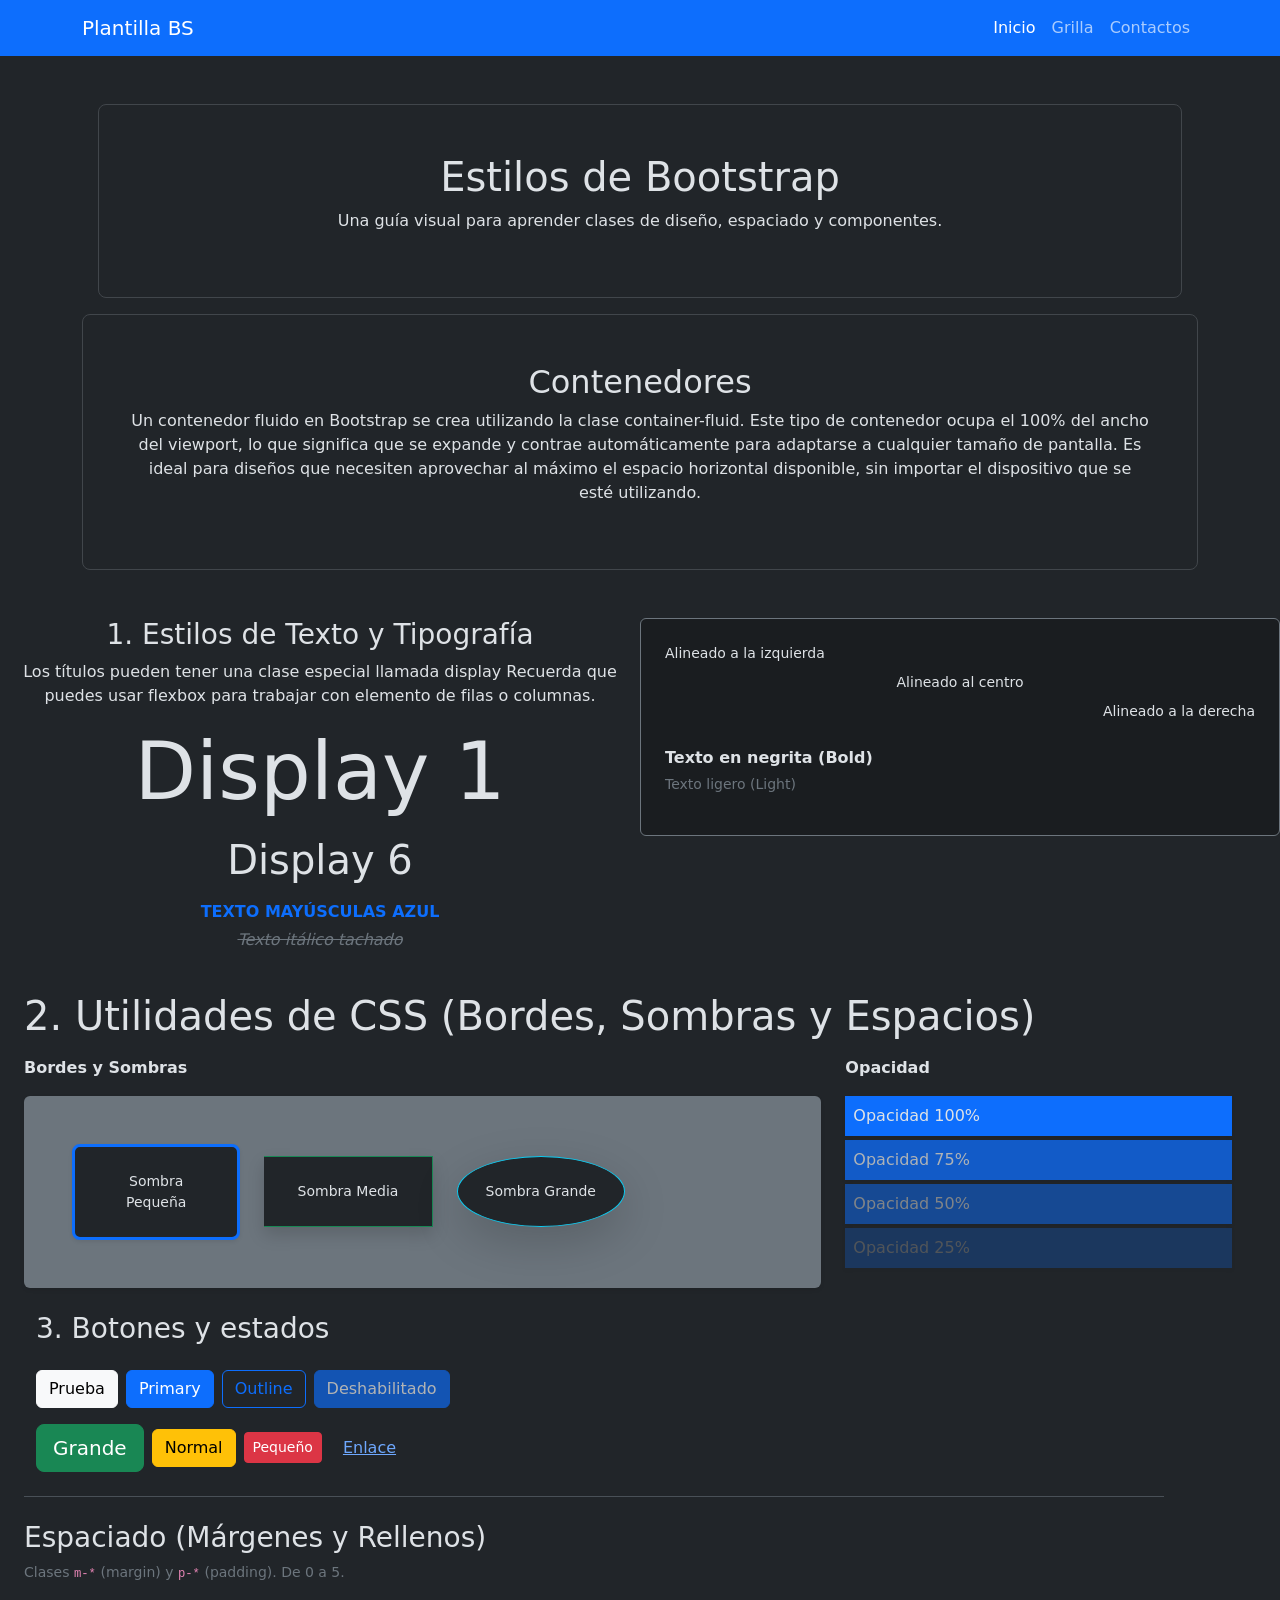
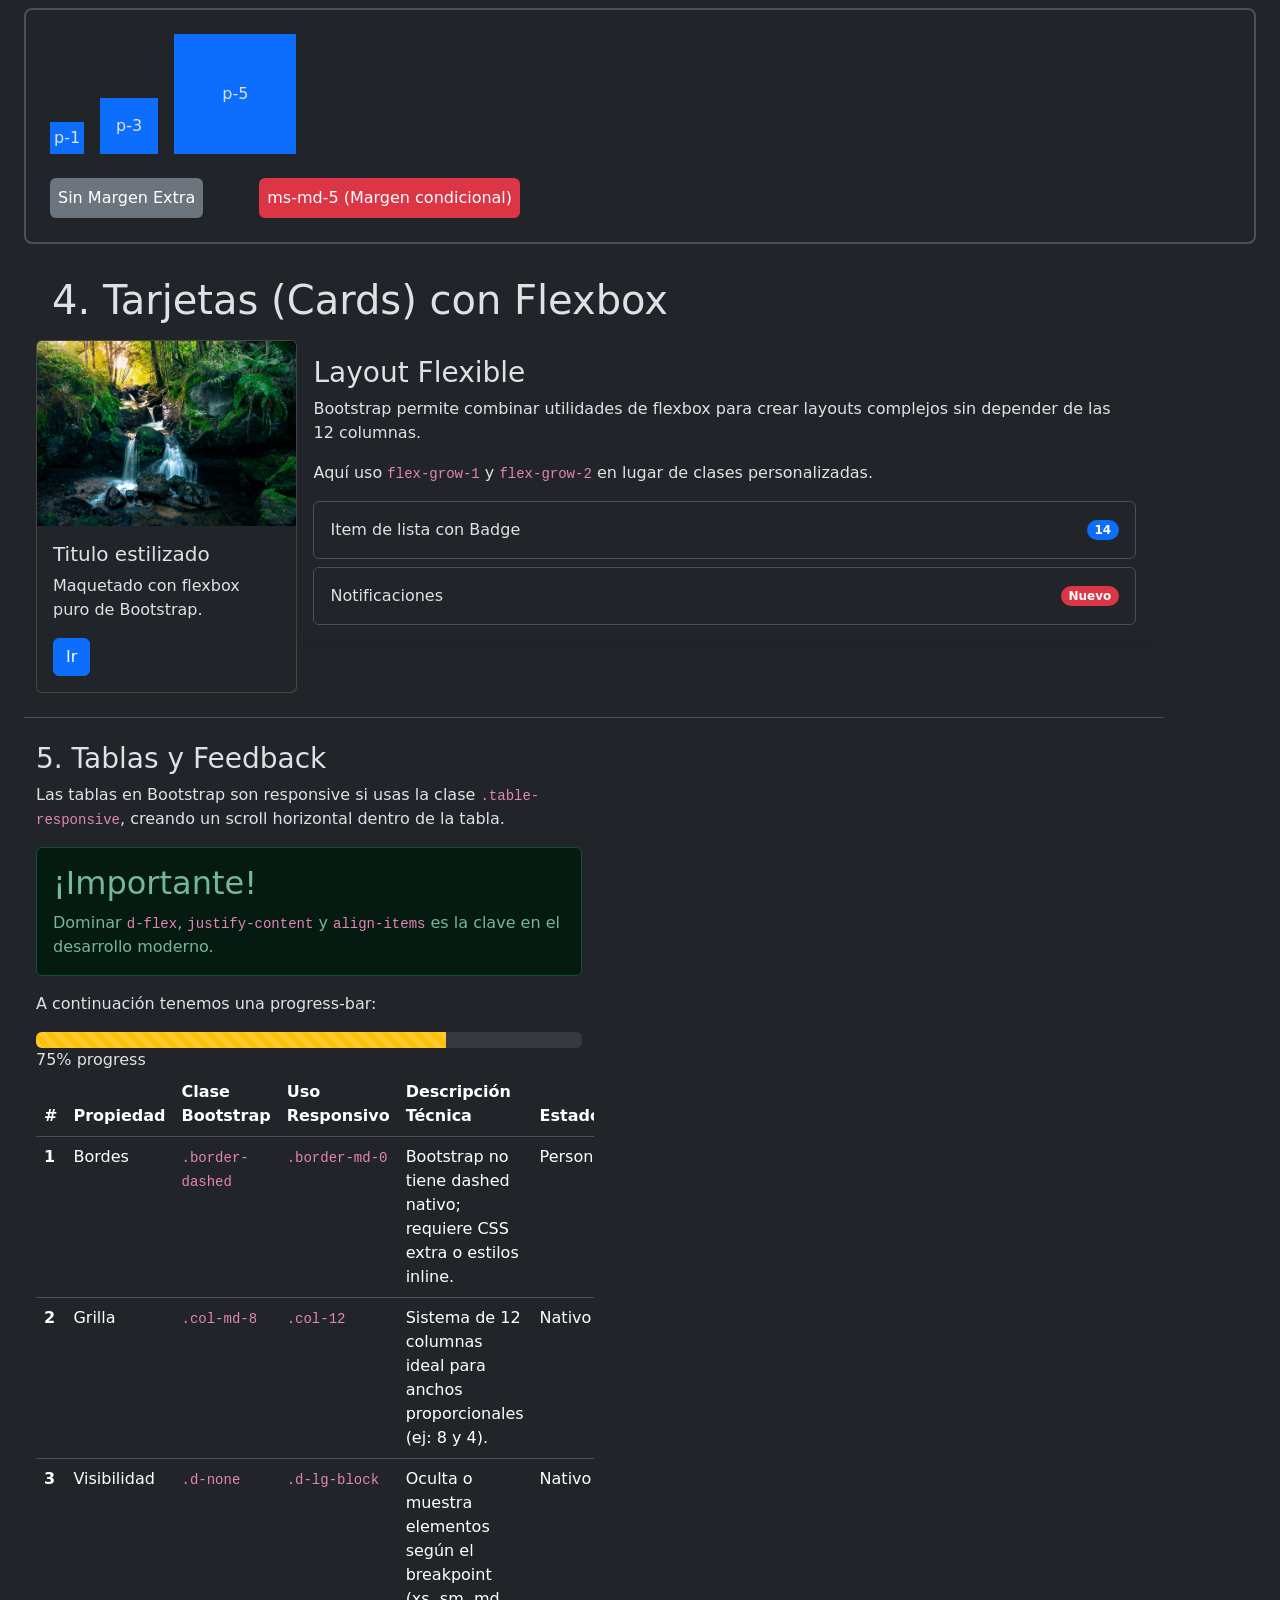
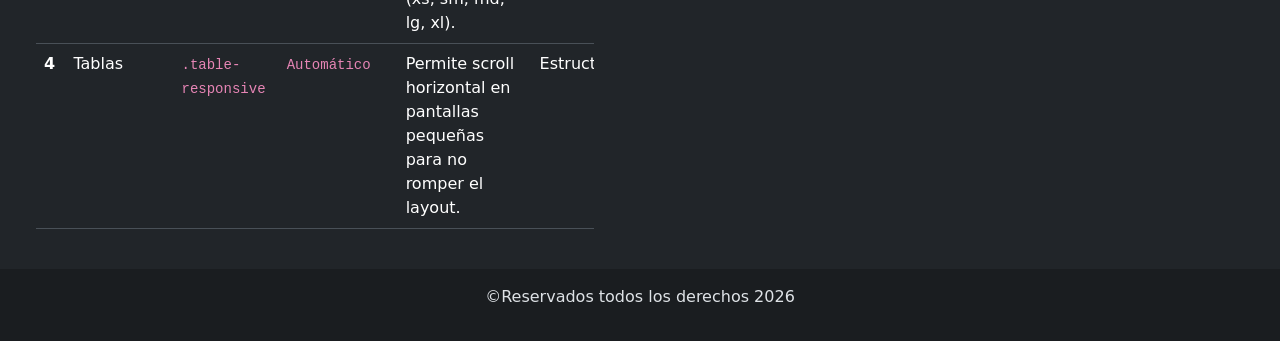
==== commit baddaf45: "breves cambios de marign generales" ====
--- a/index.html
+++ b/index.html
@@ -174,7 +174,7 @@
         </div>
       </article>
       <!-- seccion padding y margin-->
-      <section class="d-flex flex-column">
+      <section class="d-flex flex-column m-4">
         <div class="container border-1 rounded-1"></div>
         <h3>Espaciado (Márgenes y Rellenos)</h3>
         <p class="small text-secondary mb-4">
@@ -206,7 +206,7 @@
           </div>
         </div>
       </section>
-      <section class="container my-4 border-bottom pb-4">
+      <section class="container m-4 border-bottom pb-4">
         <h3 class="display-6 p-2 m-2">4. Tarjetas (Cards) con Flexbox</h3>
         <div class="d-flex flex-column flex-md-row">
          
@@ -250,7 +250,7 @@
       </section>
 
     <!-- seccion de tablas, alerts y progress  -->
-     <article class="container my-4">
+     <article class="container m-4 my-4">
         <h3>5. Tablas y Feedback</h3>
         <div class="row g-4">
           <!-- Columna izquierda: feedback + progress -->
